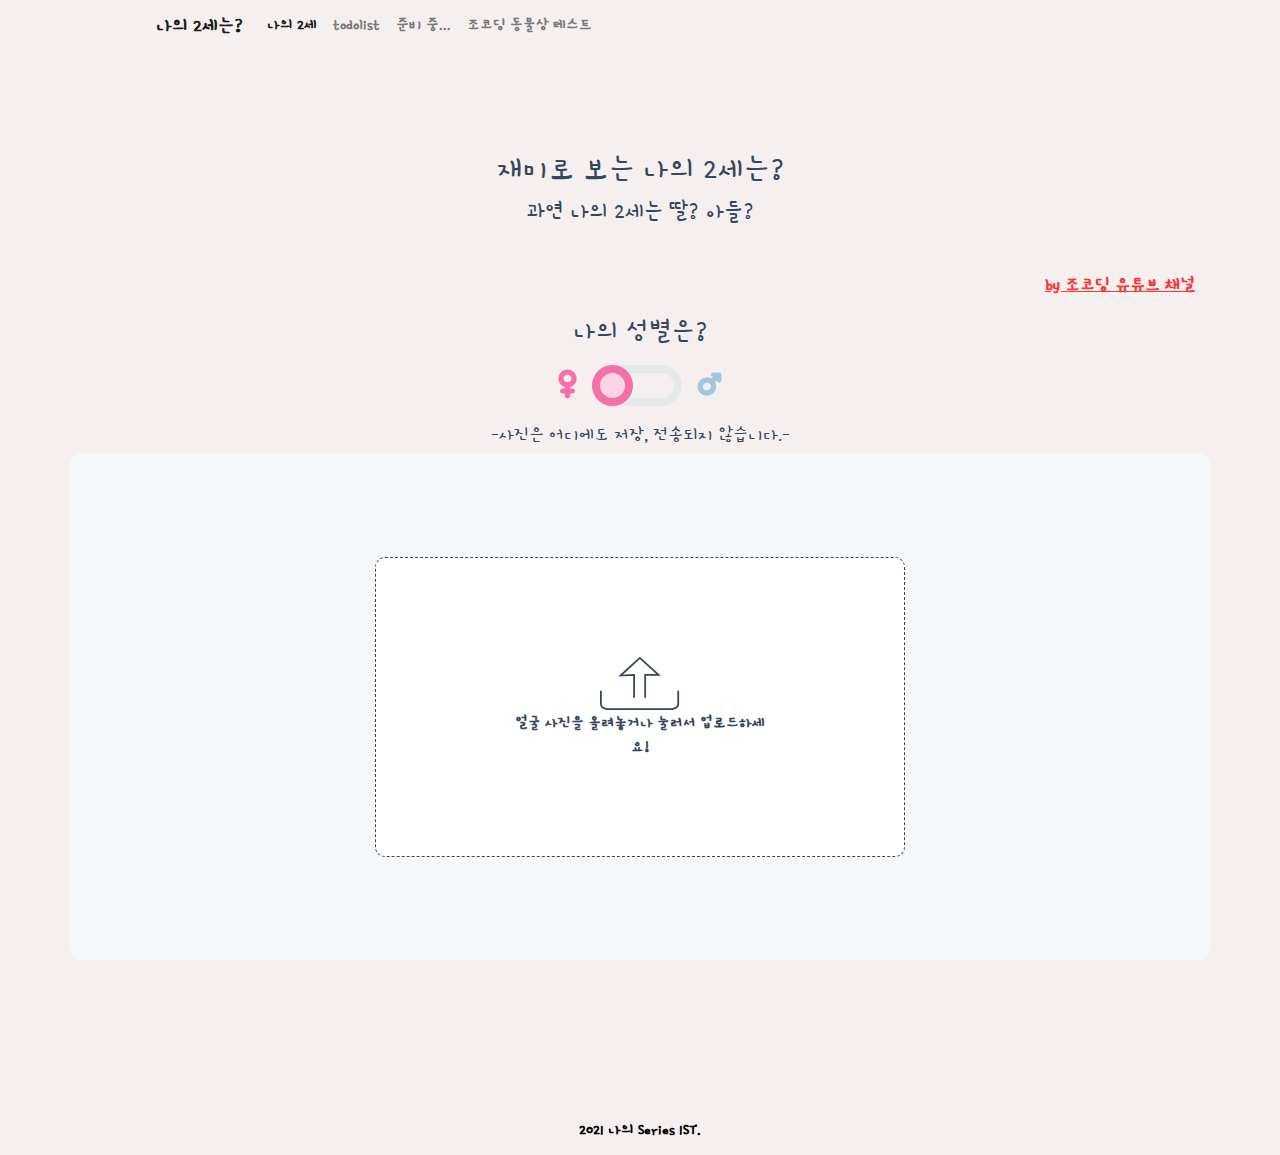
==== index.html @ 5a0872ec "Add files via upload" ====
<!DOCTYPE html>
<html>

<head>
    <meta charset="utf-8">
    <meta name="viewport" content="width=device-width, initial-scale=1, shrink-to-fit=no">
    <meta http-equiv="X-UA-Compatible" content="ie=edge">
    <link href="https://fonts.googleapis.com/css2?family=Gamja+Flower&display=swap" rel="stylesheet">
    <link rel="stylesheet" href="https://stackpath.bootstrapcdn.com/bootstrap/4.4.1/css/bootstrap.min.css"
        integrity="sha384-Vkoo8x4CGsO3+Hhxv8T/Q5PaXtkKtu6ug5TOeNV6gBiFeWPGFN9MuhOf23Q9Ifjh" crossorigin="anonymous">
    <link rel="stylesheet" href="style.css">
    <link rel="stylesheet" href="fontello/css/fontello.css" />
    <title>나의 2세는??!!</title>
    <meta name="title" content="나의2세는?">
    <meta name="subject" content="얼굴관상으로 보는 나의2세는?, 아들? 딸?">
    <meta name="keywords"
        content="나의2세찾기 테스트, 인공지능 나의2세찾기 테스트, 얼굴상, 얼굴관상, 얼굴관상으로 보는 나의2세, 얼굴2세, 2세성별, 딸, 아들, 딸얼굴, 아들얼굴, 딸관상, 아들관상, AI얼굴관상">
    <link rel="canonical" href="https://mykids.netlify.app/" />
    <meta property="og:url" content="https://mykids.netlify.app" />
    <meta property="og:type" content="website">
    <meta property="og:title" content="나의2세는?">
    <meta property="og:description"
        content="얼굴관상으로 보는 나의 2세, 아들과 딸이 있는 대표 연예인의 얼굴 사진 데이터로 학습한 인공지능이 나의 얼굴로 2세를 알려드립니다.">
    <meta property="og:image" content="https://mykids.netlify.app/kids.jpg">
    <meta name="description" content="재미로 보는 미래 나의 2세 성별은? 아들과 딸이 있는 대표 연예인의 얼굴 사진 데이터로 학습한 인공지능이 나의 얼굴로 2세를 알려드립니다.">
    <script type="text/javascript" src="//s7.addthis.com/js/300/addthis_widget.js#pubid=ra-601cd5e0178db9e1"></script>
    <script data-ad-client="ca-pub-4146837305824638" async
        src="https://pagead2.googlesyndication.com/pagead/js/adsbygoogle.js"></script>
</head>

<body>
       <nav class="navbar navbar-expand-lg navbar-light nav-distance">
        <div class="container-fluid">
            <a class="navbar-brand" href="https://mykids.netlify.app/">나의 2세는?</a>
            <button class="navbar-toggler" type="button" data-toggle="collapse" data-target="#navbarNav"
                aria-controls="navbarNav" aria-expanded="false" aria-label="Toggle navigation">
                <span class="navbar-toggler-icon"></span>
            </button>
            <div class="collapse navbar-collapse" id="navbarNav">
                <ul class="navbar-nav">
                    <li class="nav-item">
                        <a class="nav-link active" aria-current="page" href="#">나의 2세</a>
                    </li>
                    <li class="nav-item">
                        <a class="nav-link" href="https://youtodo.netlify.app/">todolist</a>
                    </li>
                    <li class="nav-item">
                        <a class="nav-link" href="#">준비 중...</a>
                    </li>
                    <li class="nav-item">
                        <a class="nav-link" href="https://animalface.site/ko/index.html">조코딩 동물상 테스트</a>
                    </li>
                </ul>
            </div>
        </div>
    </nav>
    <setion class="section">
        <h1 class="title">재미로 보는 나의 2세는?</h1>
        <h2 class="subtitle">과연 나의 2세는 딸? 아들?</h2>
    </setion>
    <section class="youtube">
        <div class="container mt-5 youtube-cover d-flex flex-row-reverse">
            <a href="https://www.youtube.com/channel/UCQNE2JmbasNYbjGAcuBiRRg" class="youtube-link">by 조코딩 유튜브 채널</a>
        </div>
    </section>
    <br>
    <h3 class="pb-2 d-flex justify-content-center">나의 성별은?</h3>

    <section class="d-flex justify-content-center">
        <p class="d-flex align-items-center pr-3 male"></p>
        <div>
            <input type="checkbox" id="gender">
            <label for="gender">
                <span class="knob">
                    <i></i>
                </span>
            </label>
        </div>
        <p class="d-flex align-items-center pl-3 female"></p>
    </section>
    <h4 class="mt-1 text-center">-사진은 어디에도 저장, 전송되지 않습니다.-</h4>
    <script class="jsbin" src="https://ajax.googleapis.com/ajax/libs/jquery/1/jquery.min.js"></script>
    <div class="container file-upload">
        <div class="image-upload-wrap">
            <input class="file-upload-input" type='file' onchange="readURL(this);" accept="image/*" />
            <div class="drag-text">
                <img src="img/upload.svg" class="mt-5 pt-5 upload">
                <h3 class="mb-5 pb-5 upload-text">얼굴 사진을 올려놓거나 눌러서 업로드하세요!</h3>
            </div>
        </div>
        <div class="file-upload-content">
            <img class="file-upload-image" id="face-image" src="#" alt="your image" />
            <div id="loading" class="animated bounce">
                <div class="spinner-border" role="status">
                    <span class="sr-only">Loading</span>
                    <br>
                </div>
                <br>
                <p class="text-center">잠시만요~</p>
            </div>
            <p class="mt-3 Message"></p>
            <div id="label-container" class="d-flex flex-column justify-content-around"></div>
            <p class="mt-3 result-Message"></p>
            <p class="mt-1 advice-Message"></p>
            <br>
            <p class="mt-1 fun-Message"></p>
            <br>
            <div class="addthis_inline_share_toolbox_u1i6"></div>
            <br>
            <div class="pt-3 image-title-wrap">
                <button type="button p-2" class="try-again-btn" onclick="gaReload()">
                    <span class="try-again-text">재밌으니 또 해보기</span>
                </button>
            </div>
        </div>
    </div>
    <br>

    <script src="https://code.jquery.com/jquery-3.4.1.slim.min.js"
        integrity="sha384-J6qa4849blE2+poT4WnyKhv5vZF5SrPo0iEjwBvKU7imGFAV0wwj1yYfoRSJoZ+n"
        crossorigin="anonymous"></script>
    <script src="https://cdn.jsdelivr.net/npm/popper.js@1.16.0/dist/umd/popper.min.js"
        integrity="sha384-Q6E9RHvbIyZFJoft+2mJbHaEWldlvI9IOYy5n3zV9zzTtmI3UksdQRVvoxMfooAo"
        crossorigin="anonymous"></script>
    <script src="https://stackpath.bootstrapcdn.com/bootstrap/4.4.1/js/bootstrap.min.js"
        integrity="sha384-wfSDF2E50Y2D1uUdj0O3uMBJnjuUD4Ih7YwaYd1iqfktj0Uod8GCExl3Og8ifwB6"
        crossorigin="anonymous"></script>
    <script src="https://cdn.jsdelivr.net/npm/@tensorflow/tfjs@1.3.1/dist/tf.min.js"></script>
    <script src="https://cdn.jsdelivr.net/npm/@teachablemachine/image@0.8/dist/teachablemachine-image.min.js"></script>

    <script>
        function readURL(input) {
            if (input.files && input.files[0]) {
                var reader = new FileReader();
                reader.onload = function (e) {
                    $('.image-upload-wrap').hide();
                    $('#loading').show();
                    $('.file-upload-image').attr('src', e.target.result);
                    $('.file-upload-content').show();
                    $('.image-title').html(input.files[0].name);
                };
                reader.readAsDataURL(input.files[0]);
                init().then(function () {
                    predict();
                    $('#loading').hide();
                });
            } else {
                removeUpload();
            }
        }

        function removeUpload() {
            $('.file-upload-input').replaceWith($('.file-upload-input').clone());
            $('.file-upload-content').hide();
            $('.image-upload-wrap').show();
        }
        $('.image-upload-wrap').bind('dragover', function () {
            $('.image-upload-wrap').addClass('image-dropping');
        });
        $('.image-upload-wrap').bind('dragleave', function () {
            $('.image-upload-wrap').removeClass('image-dropping');
        });
    </script>

    <script type="text/javascript">
        let URL;
        const urlMale = "https://teachablemachine.withgoogle.com/models/bgTqnhdvC/";
        const urlFemale = "https://teachablemachine.withgoogle.com/models/tff8sJx6r/";
        let model, labelContainer, maxPredictions;
        async function init() {
            if (document.getElementById("gender").checked) {
                URL = urlMale;
            } else {
                URL = urlFemale;
            }
            const modelURL = URL + "model.json";
            const metadataURL = URL + "metadata.json";
            model = await tmImage.load(modelURL, metadataURL);
            maxPredictions = model.getTotalClasses();
            labelContainer = document.getElementById("label-container");
            for (let i = 0; i < maxPredictions; i++) {
                labelContainer.appendChild(document.createElement("div"));
            }
        }
        async function predict() {
            var image = document.getElementById("face-image")
            const prediction = await model.predict(image, false);
            prediction.sort((a, b) => parseFloat(b.probability) - parseFloat(a.probability));
            var resultM, resulS, kids, checkB, advice, fun;
            checkB = document.getElementById("gender").checked;
            if (checkB == true) {
                switch (prediction[0].className) {
                    case "sun":
                        kids = "귀여운 아들"
                        resultM = "재미로 보는 당신의 2세는??!!"
                        resulS = "귀엽고 씩씩한 아들의 친구인 자상한 아빠가 될 것 같아요!"
                        advice = "우리 아이의 존재는 축복이자 행복 그 자체입니다"
                        fun = "재미있으셨다면 공유 부탁드려요~"
                        break;
                    case "daughter":
                        kids = "사랑스러운 딸"
                        resultM = "재미로 보는 당신의 2세는??!!"
                        resulS = "세상에서 가장 행복한 딸바보 아빠가 될 것 같군요!"
                        advice = "우리 아이의 존재는 축복이자 행복 그 자체입니다"
                        fun = "재미있으셨다면 공유 부탁드려요~"
                        break;
                }
            } else {
                switch (prediction[0].className) {
                    case "sun":
                        kids = "귀여운 아들"
                        resultM = "재미로 보는 당신의 2세는??!!"
                        resulS = "귀엽고 씩씩한 아들의 평생 팬인 행복한 엄마가 될 것 같군요!"
                        advice = "우리 아이의 존재는 축복이자 행복 그 자체입니다"
                        fun = "재미있으셨다면 공유 부탁드려요~"
                        break;
                    case "daughter":
                        kids = "사랑스러운 딸"
                        resultM = "재미로 보는 당신의 2세는??!!"
                        resulS = "사랑스럽고 어여쁜 딸의 친구인 행복한 엄마가 될 것 같군요!"
                        advice = "우리 아이의 존재는 축복이자 행복 그 자체입니다"
                        fun = "재미있으셨다면 공유 부탁드려요~"
                        break;
                }
            }
            var title = "<div class='" + prediction[0].className + "-title'>" + resultM + "</div>"
            var subtitle = "<div class='" + prediction[0].className + "-title'>" + resulS + "</div>"
            var subadvice = "<div class='" + prediction[0].className + "-title'>" + advice + "</div>"
            var subfun = "<div class='" + prediction[0].className + "-title'>" + fun + "</div>"
            var kidSunDau = kids;
            const classPrediction = kidSunDau + " " + (prediction[0].probability.toFixed(2) * 100) + "% 의 확률로";

            $('.Message').html(title);
            $('.result-Message').html(subtitle);
            $('.advice-Message').html(subadvice);
            $('.fun-Message').html(subfun);
            labelContainer.childNodes[0].innerHTML = classPrediction;

            // for (let i = 0; i < maxPredictions; i++) {
            //     const classPrediction =
            //         prediction[i].className + ": " + (prediction[i].probability.toFixed(2) * 100) + "%";
            //     labelContainer.childNodes[i].innerHTML = classPrediction;
            // }
        }
    </script>

    <script>
        function gaReload() {
            window.location.reload();
        }   
    </script>

    <script>
        // 상단 광고 js
        const adUpper = document.querySelector(".ad__upper");
        const adUpperBtn = document.querySelector(".ad__upper__hide__btn");

        function handleAdUpper() {
            if (adUpper.classList[2] === undefined) {
                adUpper.classList.add("snackbar__anim__up");
            } else if (adUpper.classList[2] === "snackbar__anim__up") {
                adUpper.classList.remove("snackbar__anim__up");
            }
        }
        if (adUpper) {
            adUpperBtn.addEventListener("click", handleAdUpper);
            setTimeout(function () {
                adUpper.classList.add("snackbar__anim__result");
            }, 1000);
        }
        function iosApp() {
            document.getElementById("addThis").style.display = "none";
            document.getElementById("disqus_thread").style.display = "none";
            var kakao = document.getElementsByClassName("kakao_ad_area");
            for (var i = 0; i < kakao.length; i++) {
                if (kakao[i]) {
                    kakao[i].style.display = "none";
                }
            }
            document.getElementById("yotube-top-link").style.display = "none";
            document.getElementById("yotube-mid-link").style.display = "none";
            document.getElementById("yotube-bottom-link").remove();
            document.getElementById("moreInfo").remove();
            document.getElementById("goToBlog").remove();
        }
        $('#appModal').modal();
    </script>

    <div id="visits"></div>

    <div class="ad__upper">
        <ins class="kakao_ad_area" style="display:none;" data-ad-unit="DAN-JPO819dEURllWYYJ" data-ad-width="320"
            data-ad-height="50"></ins>
        <script type="text/javascript" src="//t1.daumcdn.net/kas/static/ba.min.js" async></script>
        <!-- <div class="ad__upper__line"></div>
        <div class="ad__upper__hide__btn">x</div> -->
    </div>

    <div class="mt-3 ad-banner1">
        <ins class="kakao_ad_area" style="display:none;" data-ad-unit="DAN-HHkKXXUErfZ9MHtM" data-ad-width="320"
            data-ad-height="100"></ins>
        <script type="text/javascript" src="//t1.daumcdn.net/kas/static/ba.min.js" async></script>
    </div>
    <br>
    <div class="ad-banner2">
        <ins class="kakao_ad_area" style="display:none;" data-ad-unit="DAN-erBKm9L1aDqJkLpt" data-ad-width="320"
            data-ad-height="100"></ins>
        <script type="text/javascript" src="//t1.daumcdn.net/kas/static/ba.min.js" async></script>
    </div>
    <br>
    <div class="ad-banner3">
        <ins class="kakao_ad_area" style="display:none;" data-ad-unit="DAN-oMA2XKQNWZyBLJna" data-ad-width="320"
            data-ad-height="100"></ins>
        <script type="text/javascript" src="//t1.daumcdn.net/kas/static/ba.min.js" async></script>
    </div>
    <br>

    <div class="coupang">
        <script src="https://ads-partners.coupang.com/g.js"></script>
        <script>
            new PartnersCoupang.G({ "id": 438175, "template": "carousel", "trackingCode": "AF7854434", "width": "340", "height": "140" });
        </script>
    </div>
    <br>

    <script>
        function cb(response) {
            document.getElementById('visits').innerText = "감사합니다! " + response.value + " 번째 방문자 입니다";
        }
    </script>
    <script async src="https://api.countapi.xyz/hit/mykids.netlify.app/visits?callback=cb"></script>

    <footer class="footer pt-5 container d-flex justify-content-center">
        <p>2021 나의 Series 1ST.</p>
    </footer>
</body>
<!-- Copyright (c) 2021 by Aaron Vanston (https://codepen.io/aaronvanston/pen/yNYOXR)

Permission is hereby granted, free of charge, to any person obtaining a copy of this software and associated
documentation files (the "Software"), to deal in the Software without restriction, including without limitation the
rights to use, copy, modify, merge, publish, distribute, sublicense, and/or sell copies of the Software, and to permit
persons to whom the Software is furnished to do so, subject to the following conditions:

The above copyright notice and this permission notice shall be included in all copies or substantial portions of the
Software.

THE SOFTWARE IS PROVIDED "AS IS", WITHOUT WARRANTY OF ANY KIND, EXPRESS OR IMPLIED, INCLUDING BUT NOT LIMITED TO THE
WARRANTIES OF MERCHANTABILITY, FITNESS FOR A PARTICULAR PURPOSE AND NONINFRINGEMENT. IN NO EVENT SHALL THE AUTHORS OR
COPYRIGHT HOLDERS BE LIABLE FOR ANY CLAIM, DAMAGES OR OTHER LIABILITY, WHETHER IN AN ACTION OF CONTRACT, TORT OR
OTHERWISE, ARISING FROM, OUT OF OR IN CONNECTION WITH THE SOFTWARE OR THE USE OR OTHER DEALINGS IN THE SOFTWARE. -->

</html>
---- style.css ----
body {
  all:unset;
  font-family: 'Gamja Flower', cursive;
  font-weight: 600;
  background-color: rgb(245, 239, 239);
  box-sizing: border-box;
  color: #35465d;
}
  
.file-upload {
  padding: 8% 3%;
  margin: 0 auto;
  border-radius: 10px;
  border: solid 1.5px #f6f7fa;
  background-color: #f6f7fa;
}
  
.file-upload-btn {
  width: 100%;
  margin: 0;
  color: #fff;
  background: #1FB264;
  border: none;
  padding: 10px;
  border-radius: 4px;
  border-bottom: 4px solid #15824B;
  transition: all .2s ease;
  outline: none;
  text-transform: uppercase;
  font-weight: 700;
}
  
.file-upload-btn:hover {
  background: #1AA059;
  color: #ffffff;
  transition: all .2s ease;
  cursor: pointer;
}
  
.file-upload-btn:active {
  border: 0;
  transition: all .2s ease;
}
  
.file-upload-content {
  display: none;
  text-align: center;
}

#loading {
  display: none;
}
  
.file-upload-input {
  position: absolute;
  margin: 0;
  padding: 0;
  width: 100%;
  height: 100%;
  outline: none;
  opacity: 0;
  cursor: pointer;
 }
  
.image-upload-wrap {
  width: 50%;
  margin: 0 auto;
  position: relative;
  object-fit: contain;
  border-radius: 10px;
  border: dashed 1.5px #35465d;
  background-color: #ffffff;
}
  
.image-dropping,
.image-upload-wrap:hover {
  background-color: #c3cedd;
  border: 1.5px dashed #ffffff;
}
  
.image-title-wrap {
  padding: 0 15px 15px 15px;
  color: #222;
}

.try-again-btn {
  border-radius: 40px;
  border: solid 1.5px #35465d;
  background-color: #35465d;
}

.try-again-text {
  display: block;
  font-size: 1.5rem;
  text-align: center;
  color: #ffffff;
  padding: 4px 15px;
}
  
.drag-text {
  text-align: center;
}
  
/* .drag-text h3 {
  font-weight: 100;
  text-transform: uppercase;
  color: #15824B;
  padding: 60px 0;
} */
  
.file-upload-image {
  /* max-height: 200px;
  max-width: 200px;
  margin: auto;
  padding: 20px; */
  max-height: 50%;
  max-width: 50%;
  margin: auto;
  padding: 10px;
 }
  
.remove-image {
  width: 200px;
  margin: 0;
  color: #fff;
  background: #cd4535;
  border: none;
  padding: 10px;
  border-radius: 4px;
  border-bottom: 4px solid #b02818;
  transition: all .2s ease;
  outline: none;
  text-transform: uppercase;
  font-weight: 700;
}
  
.remove-image:hover {
  background: #c13b2a;
  color: #ffffff;
  transition: all .2s ease;
  cursor: pointer;
}
  
.remove-image:active {
  border: 0;
  transition: all .2s ease;
}

/* .nav-distance {
  padding: 2.1% 7.7%;
} */

.container-fluid {
  width: 80%;
  margin-right: auto;
  margin-left: auto;
}
.navbar-brand .navbar-light{
  /* font-size: 1.1rem; */
  line-height: 1.68;
  text-align: left;
  color: #35465d;
}

.navbar-light .navbar-toggler {
  border-color: #ffffff;
}

.section {
  margin-top: 100px;
}

.title {
  margin-top: 100px;
  font-size: 2rem;
  text-align: center;
}

.subtitle {
  font-size: 1.5rem;
  text-align: center;
}

 @media screen and (max-width: 600px) {
  html {
    font-size: 11px; 
  }
  .navbar-brand {
    font-size: 1.5rem;
  }
}

.youtube-link {
  font-size: 1.2rem;
  /* line-height: 1.71; */
  text-align: center;
  color: #f73737;
  text-decoration: underline;
}

.youtube-link:hover {
  font-size: 1.2rem;
  /* line-height: 1.71; */
  text-align: center;
  color: #f73737;
  text-decoration: underline;
}

/* .youtube-icon {
  width: 50px;
  height: 50px;
  width: 9%;
} */

.upload {
  width: 15%;
}

.upload-text {
  width: 50%;
  font-size: 1.0rem;
  font-weight: 600;
  line-height: 1.53;
  text-align: center;
  color: #35465d;
  margin: 0 auto;
}

.ad-banner1,
.ad-banner2, 
.ad-banner3,
.ad__upper {
  width: 320px;
  margin: 0 auto;
}

.coupang {
  width: 340px;
  margin: 0 auto;
}

  /* gender */
input#gender {
  display: none;
}

label {
  cursor: pointer;
  display: inline-block;
  width: 90px;
  height: 41px;
  box-shadow: 0 0 0 8px #e5e9ea inset;
  border-radius: 30px;
  position: relative;
}

.knob {
  position: absolute;
  width: 41px;
  top: 0;
  left: 0;
  height: 41px;
  border-radius: 50%;
  box-shadow: 0 0 0 8px #f470a7 inset;
  background-color: #fbd4e6;
  transition: 0.3s;
}

.knob > i {
  position: absolute;
  /* width: 4px; */
  height: 18px;
  top: 100%;
  background-color: #f470a7;
  /* left: calc(50% - 2px); */
}

.knob > i:before,
.knob > i:after {
  width: 6px;
  position: absolute;
  top: 42%;
  content: "";
  /* height: 4px; */
  background-color: #f470a7;
}

/* .knob > i:before {
  left: 4px;
}
.knob > i:after {
  left: -6px;
} */

input:checked + label > .knob {
  box-shadow: 0 0 0 8px #a1c6dd inset;
  background-color: #e2ecf4;
  transform: translateX(49px) rotate(-140deg);
}

input:checked + label > .knob > i {
  background-color: #a1c6dd;
}

input:checked + label > .knob > i:after,
input:checked + label > .knob > i:before {
  background-color: #a1c6dd;
}

input:checked + label > .knob > i:after {
  top: 14.5px;
  width: 12px;
  left: -7px;
  transform: rotate(45deg);
}
input:checked + label > .knob > i:before {
  top: 13px;
  width: 12px;
  left: 0px;
  transform: rotate(134deg);
}

.result-Message,
.Message,
.advice-Message,
.fun-Message {
  font-size: 1.5rem;
}

.text-center {
  font-size: 1.2rem;
}

#label-container {
  font-size: 1.5rem;
  width: 80%;
  margin: 0 auto;
  color: #28a745;
}

.male:before {
  content: '\e802';
  font-family: fontello;
  font-size: 30px;
  color: #f470a7;
}

.female:before {
  content: '\e803';
  font-family: fontello;
  font-size: 30px;
  color: #a1c6dd;
}

.footer {
  background-color: initial;
  color: initial;
}

/* 상단 광고 */
/* .ad__upper {
  position: fixed;
  top: 0px;
  opacity: 0;
  width: 100%;
  height: 100%;
  transition: 0.5s transform;
  transform: translateY(0px);
  margin-top: -84px;
  z-index: 99;
}

.ad__upper__hide__btn {
  display: flex;
  justify-content: center;
  width: 60px;
  padding: 6px 0 8px;
  background-color: rgb(223, 223, 223);
  border-radius: 0 0 10px 10px;
}

.ad__upper__hide__btn:hover {
  cursor: pointer;
}

.ad__upper__line {
  width: 100%;
  height: 4px;
  margin-top: -7px;
  background-color: rgb(223, 223, 223);
  border-top: 1px solid rgba(70, 70, 70, 0.3);
}

.snackbar__anim__result {
  transform: translateY(84px);
  opacity: 1;
}

.snackbar__anim__up {
  opacity: 1;
  transform: translateY(0px);
}

.snackbar__anim__down {
  opacity: 1;
  transform: translateY(84px);
} */

#visits {
  text-align: center;
  color: rgb(219, 23, 187);
}
---- fontello/css/fontello.css ----
@font-face {
  font-family: 'fontello';
  src: url('../font/fontello.eot?71429299');
  src: url('../font/fontello.eot?71429299#iefix') format('embedded-opentype'),
       url('../font/fontello.woff2?71429299') format('woff2'),
       url('../font/fontello.woff?71429299') format('woff'),
       url('../font/fontello.ttf?71429299') format('truetype'),
       url('../font/fontello.svg?71429299#fontello') format('svg');
  font-weight: normal;
  font-style: normal;
}
/* Chrome hack: SVG is rendered more smooth in Windozze. 100% magic, uncomment if you need it. */
/* Note, that will break hinting! In other OS-es font will be not as sharp as it could be */
/*
@media screen and (-webkit-min-device-pixel-ratio:0) {
  @font-face {
    font-family: 'fontello';
    src: url('../font/fontello.svg?71429299#fontello') format('svg');
  }
}
*/
 
 [class^="icon-"]:before, [class*=" icon-"]:before {
  font-family: "fontello";
  font-style: normal;
  font-weight: normal;
  speak: never;
 
  display: inline-block;
  text-decoration: inherit;
  width: 1em;
  margin-right: .2em;
  text-align: center;
  /* opacity: .8; */
 
  /* For safety - reset parent styles, that can break glyph codes*/
  font-variant: normal;
  text-transform: none;
 
  /* fix buttons height, for twitter bootstrap */
  line-height: 1em;
 
  /* Animation center compensation - margins should be symmetric */
  /* remove if not needed */
  margin-left: .2em;
 
  /* you can be more comfortable with increased icons size */
  /* font-size: 120%; */
 
  /* Font smoothing. That was taken from TWBS */
  -webkit-font-smoothing: antialiased;
  -moz-osx-font-smoothing: grayscale;
 
  /* Uncomment for 3D effect */
  /* text-shadow: 1px 1px 1px rgba(127, 127, 127, 0.3); */
}
 
.icon-search:before { content: '\e800'; } /* '' */
.icon-trash:before { content: '\e801'; } /* '' */
.icon-female-1:before { content: '\e802'; } /* '' */
.icon-male-1:before { content: '\e803'; } /* '' */
.icon-female:before { content: '\f182'; } /* '' */
.icon-male:before { content: '\f183'; } /* '' */
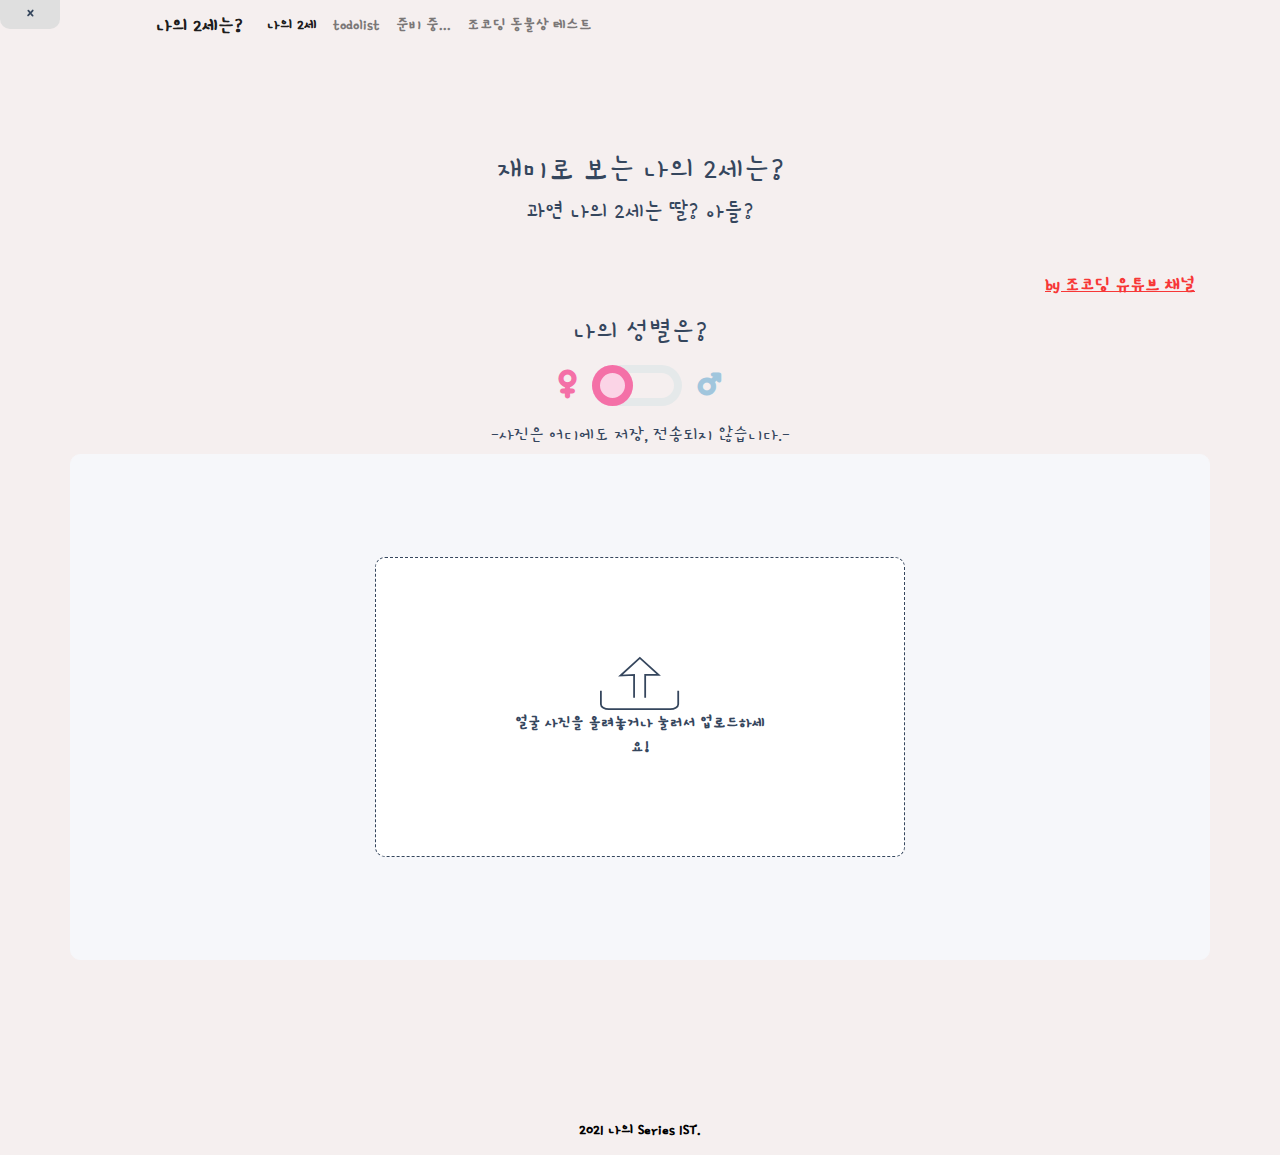
==== commit ca4b4b31: "Add files via upload" ====
--- a/index.html
+++ b/index.html
@@ -29,7 +29,14 @@
 </head>
 
 <body>
-       <nav class="navbar navbar-expand-lg navbar-light nav-distance">
+    <div class="ad__upper">
+        <ins class="kakao_ad_area" style="display:none;" data-ad-unit="DAN-JPO819dEURllWYYJ" data-ad-width="320"
+            data-ad-height="50"></ins>
+        <script type="text/javascript" src="//t1.daumcdn.net/kas/static/ba.min.js" async></script>
+        <div class="ad__upper__line"></div>
+        <div class="ad__upper__hide__btn">x</div>
+    </div>
+    <nav class="navbar navbar-expand-lg navbar-light nav-distance">
         <div class="container-fluid">
             <a class="navbar-brand" href="https://mykids.netlify.app/">나의 2세는?</a>
             <button class="navbar-toggler" type="button" data-toggle="collapse" data-target="#navbarNav"
@@ -250,51 +257,43 @@
         }   
     </script>
 
-    <script>
-        // 상단 광고 js
-        const adUpper = document.querySelector(".ad__upper");
-        const adUpperBtn = document.querySelector(".ad__upper__hide__btn");
-
-        function handleAdUpper() {
-            if (adUpper.classList[2] === undefined) {
-                adUpper.classList.add("snackbar__anim__up");
-            } else if (adUpper.classList[2] === "snackbar__anim__up") {
-                adUpper.classList.remove("snackbar__anim__up");
-            }
-        }
-        if (adUpper) {
-            adUpperBtn.addEventListener("click", handleAdUpper);
-            setTimeout(function () {
-                adUpper.classList.add("snackbar__anim__result");
-            }, 1000);
-        }
-        function iosApp() {
-            document.getElementById("addThis").style.display = "none";
-            document.getElementById("disqus_thread").style.display = "none";
-            var kakao = document.getElementsByClassName("kakao_ad_area");
-            for (var i = 0; i < kakao.length; i++) {
-                if (kakao[i]) {
-                    kakao[i].style.display = "none";
-                }
-            }
-            document.getElementById("yotube-top-link").style.display = "none";
-            document.getElementById("yotube-mid-link").style.display = "none";
-            document.getElementById("yotube-bottom-link").remove();
-            document.getElementById("moreInfo").remove();
-            document.getElementById("goToBlog").remove();
-        }
-        $('#appModal').modal();
-    </script>
+<script>
+    // 상단 광고 js
+    const adUpper = document.querySelector(".ad__upper");
+    const adUpperBtn = document.querySelector(".ad__upper__hide__btn");
+
+    function handleAdUpper() {
+    if (adUpper.classList[2] === undefined) {
+        adUpper.classList.add("snackbar__anim__up");
+    } else if (adUpper.classList[2] === "snackbar__anim__up") {
+        adUpper.classList.remove("snackbar__anim__up");
+    }
+    }
+    if (adUpper) {
+    adUpperBtn.addEventListener("click", handleAdUpper);
+    setTimeout(function () {
+        adUpper.classList.add("snackbar__anim__result");
+    }, 1000);
+    }
+    function iosApp() {
+        document.getElementById("addThis").style.display="none";
+        document.getElementById("disqus_thread").style.display="none";
+        var kakao = document.getElementsByClassName("kakao_ad_area");
+        for (var i = 0; i < kakao.length; i++) {
+          if(kakao[i]) {
+              kakao[i].style.display="none";
+          }
+        }
+        document.getElementById("yotube-top-link").style.display="none";
+        document.getElementById("yotube-mid-link").style.display="none";
+        document.getElementById("yotube-bottom-link").remove();
+        document.getElementById("moreInfo").remove();
+        document.getElementById("goToBlog").remove();
+    }
+    $('#appModal').modal();
+</script>
 
     <div id="visits"></div>
-
-    <div class="ad__upper">
-        <ins class="kakao_ad_area" style="display:none;" data-ad-unit="DAN-JPO819dEURllWYYJ" data-ad-width="320"
-            data-ad-height="50"></ins>
-        <script type="text/javascript" src="//t1.daumcdn.net/kas/static/ba.min.js" async></script>
-        <!-- <div class="ad__upper__line"></div>
-        <div class="ad__upper__hide__btn">x</div> -->
-    </div>
 
     <div class="mt-3 ad-banner1">
         <ins class="kakao_ad_area" style="display:none;" data-ad-unit="DAN-HHkKXXUErfZ9MHtM" data-ad-width="320"
--- a/style.css
+++ b/style.css
@@ -228,8 +228,7 @@
 
 .ad-banner1,
 .ad-banner2, 
-.ad-banner3,
-.ad__upper {
+.ad-banner3 {
   width: 320px;
   margin: 0 auto;
 }
@@ -358,7 +357,7 @@
 }
 
 /* 상단 광고 */
-/* .ad__upper {
+.ad__upper {
   position: fixed;
   top: 0px;
   opacity: 0;
@@ -404,7 +403,7 @@
 .snackbar__anim__down {
   opacity: 1;
   transform: translateY(84px);
-} */
+}
 
 #visits {
   text-align: center;
